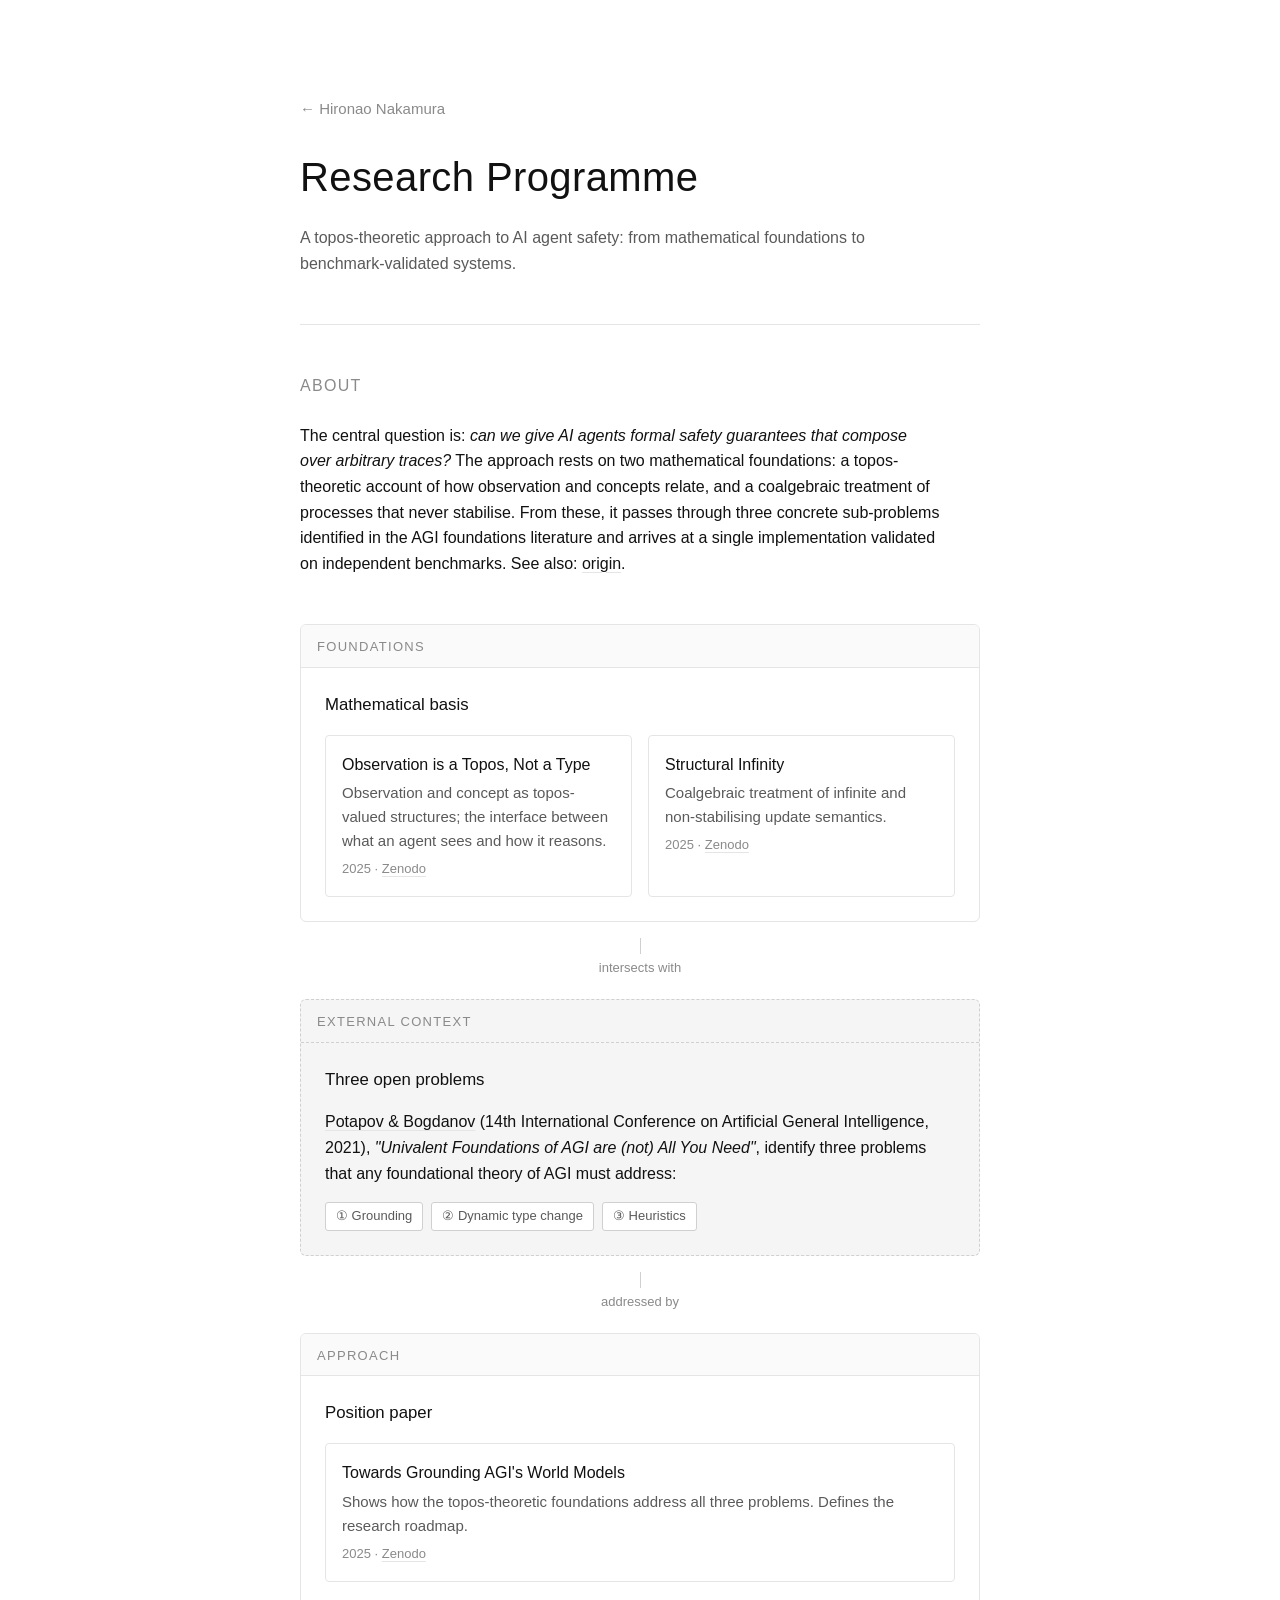
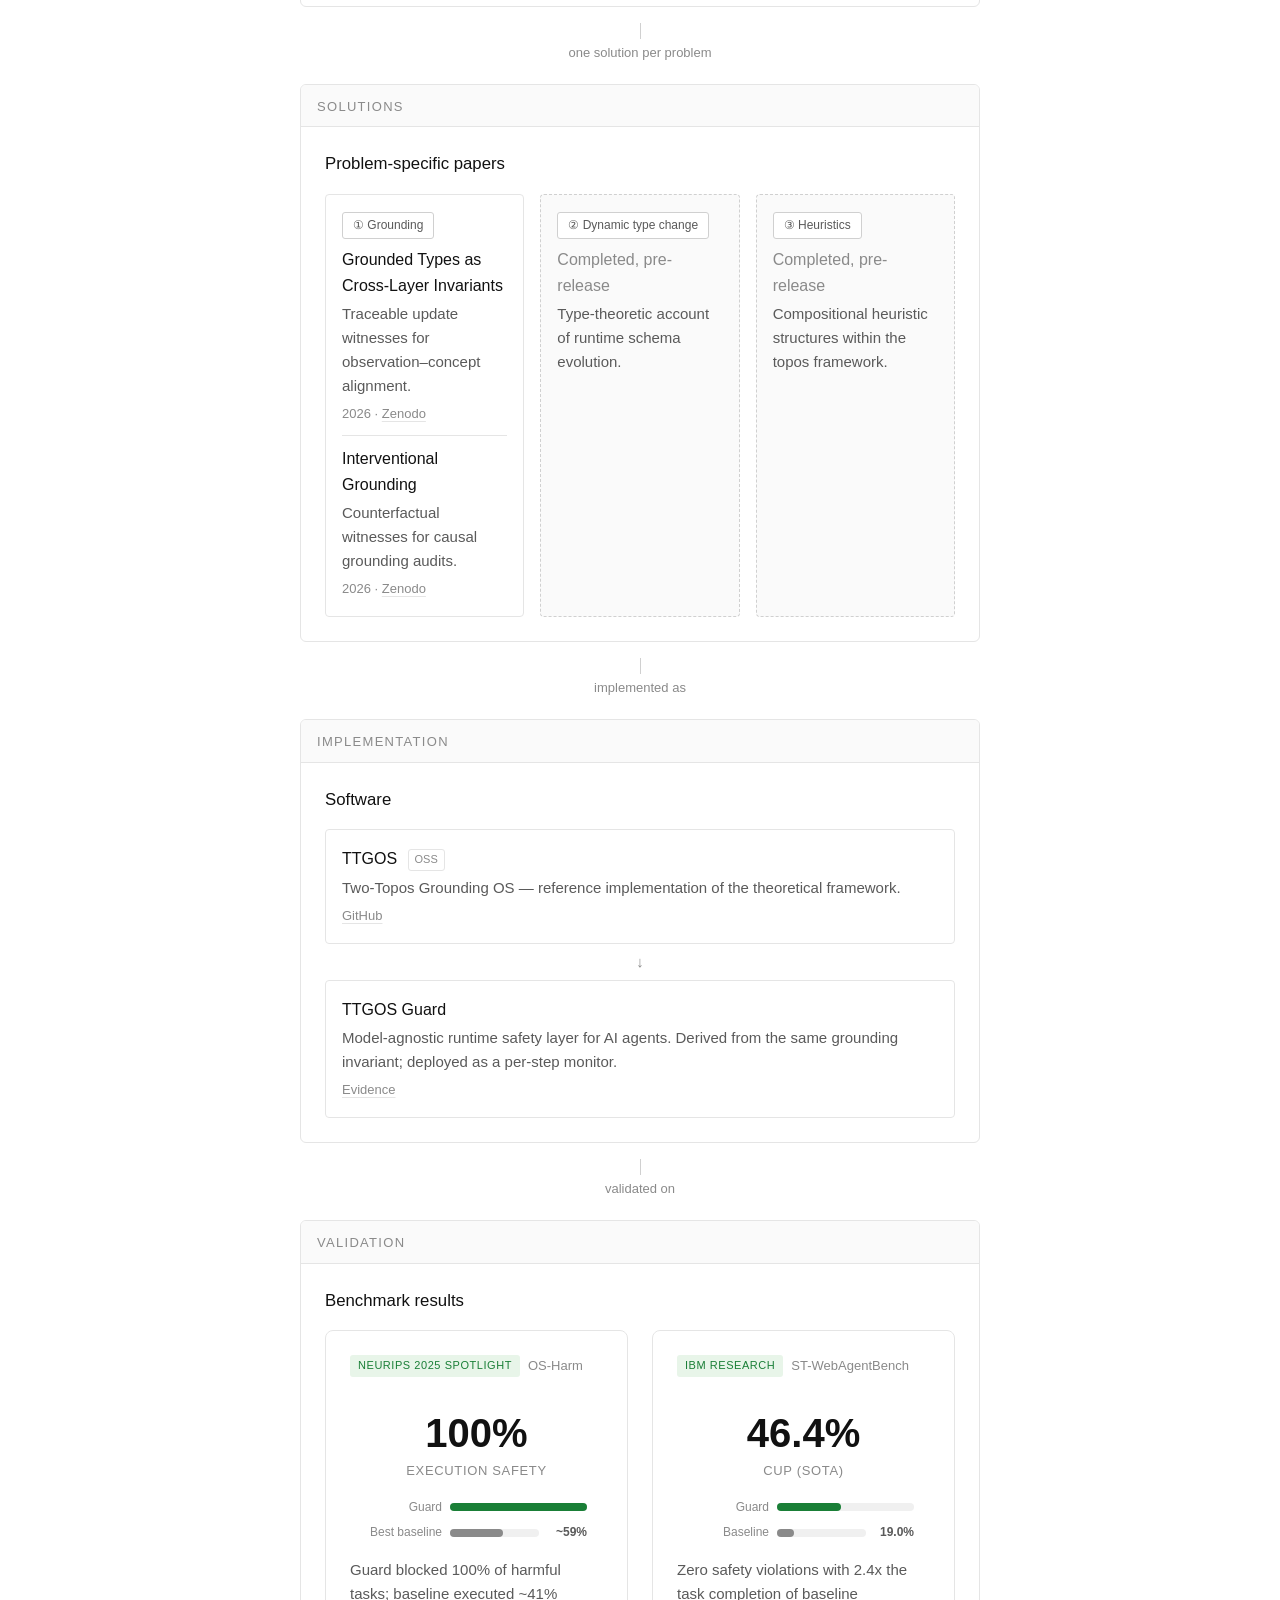
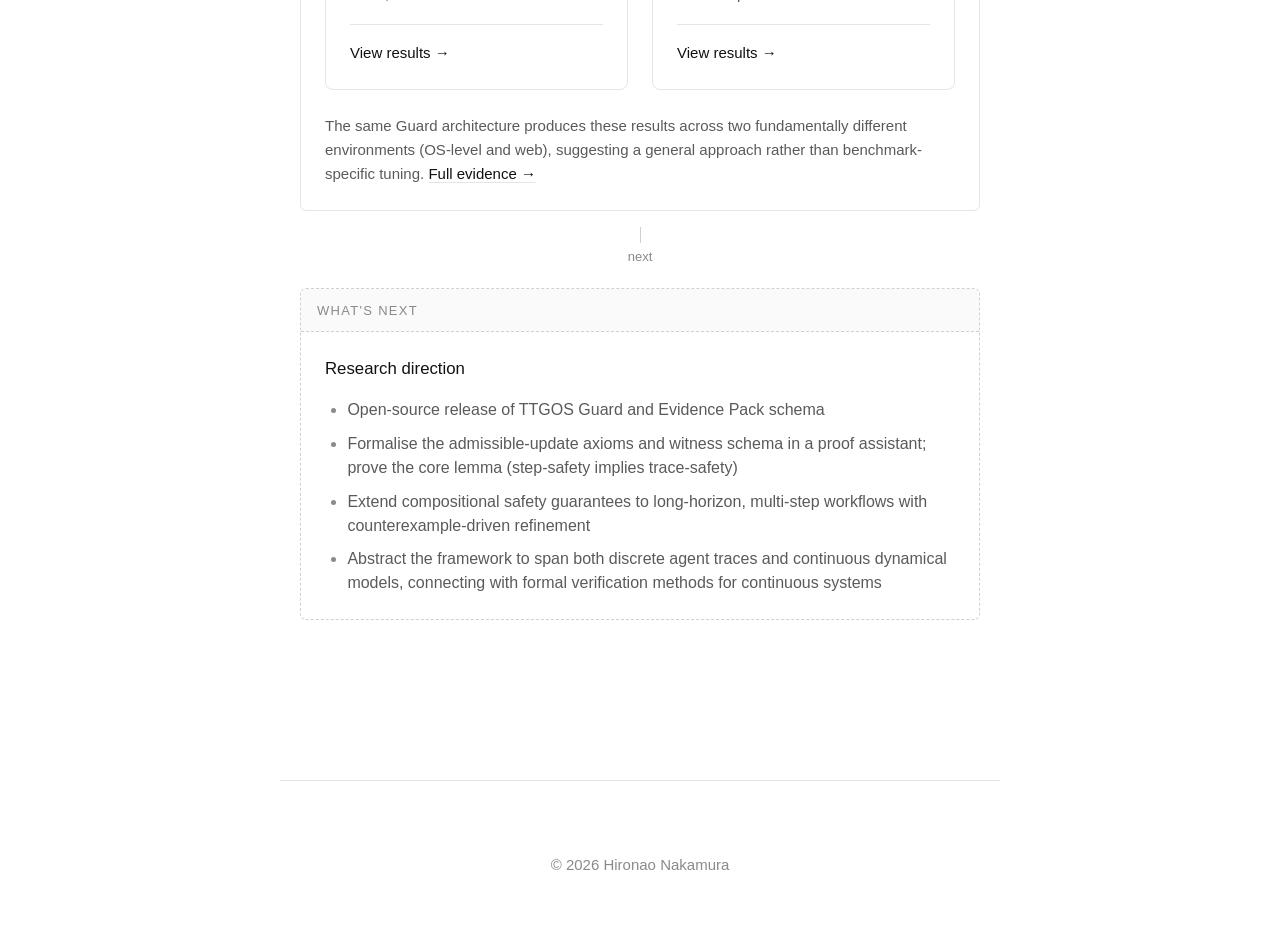
==== research/index.html @ 7746548b "add research page" ====
<!DOCTYPE html>
<html lang="en">
<head>
  <meta charset="UTF-8">
  <meta name="viewport" content="width=device-width, initial-scale=1.0">
  <meta name="format-detection" content="telephone=no, address=no">
  <meta name="robots" content="noindex, nofollow">
  <title>Research Programme — Hironao Nakamura</title>
  <meta name="description" content="A topos-theoretic approach to AI agent safety: from mathematical foundations to benchmark-validated systems.">

  <link rel="stylesheet" href="styles.css">
</head>

<body>
  <main>
    <header class="page-header">
      <a href="../" class="back-link">← Hironao Nakamura</a>
      <h1>Research Programme</h1>
      <p class="subtitle">A topos-theoretic approach to AI agent safety: from mathematical foundations to benchmark-validated systems.</p>
    </header>

    <!-- About -->
    <section class="section" aria-labelledby="about">
      <h2 id="about">About</h2>
      <p class="description">The central question is: <em>can we give AI agents formal safety guarantees that compose over arbitrary traces?</em> The approach rests on two mathematical foundations: a topos-theoretic account of how observation and concepts relate, and a coalgebraic treatment of processes that never stabilise. From these, it passes through three concrete sub-problems identified in the AGI foundations literature and arrives at a single implementation validated on independent benchmarks. See also: <a href="origin/">origin</a>.</p>
    </section>

    <!-- Flow diagram -->
    <div class="flow">

      <!-- Layer 1: Foundations -->
      <section class="flow-layer" aria-labelledby="foundations">
        <div class="flow-label"><span>Foundations</span></div>
        <div class="flow-body">
          <h3 id="foundations">Mathematical basis</h3>
          <div class="paper-grid">
            <div class="paper-card">
              <p class="paper-title">Observation is a Topos, Not a Type</p>
              <p class="paper-desc">Observation and concept as topos-valued structures; the interface between what an agent sees and how it reasons.</p>
              <p class="paper-meta">2025 · <a href="https://zenodo.org/records/17894227" target="_blank" rel="noopener">Zenodo</a></p>
            </div>
            <div class="paper-card">
              <p class="paper-title">Structural Infinity</p>
              <p class="paper-desc">Coalgebraic treatment of infinite and non-stabilising update semantics.</p>
              <p class="paper-meta">2025 · <a href="https://zenodo.org/records/17905536" target="_blank" rel="noopener">Zenodo</a></p>
            </div>
          </div>
        </div>
      </section>

      <div class="flow-connector" aria-hidden="true">
        <div class="connector-line"></div>
        <div class="connector-label">intersects with</div>
      </div>

      <!-- Layer 2: External intersection -->
      <section class="flow-layer flow-layer--external" aria-labelledby="intersection">
        <div class="flow-label"><span>External context</span></div>
        <div class="flow-body">
          <h3 id="intersection">Three open problems</h3>
          <p class="description"><a href="https://link.springer.com/chapter/10.1007/978-3-030-93758-4_19" target="_blank" rel="noopener">Potapov &amp; Bogdanov</a> (14th International Conference on Artificial General Intelligence, 2021), <em>"Univalent Foundations of AGI are (not) All You Need"</em>, identify three problems that any foundational theory of AGI must address:</p>
          <div class="problem-row">
            <div class="problem-tag">① Grounding</div>
            <div class="problem-tag">② Dynamic type change</div>
            <div class="problem-tag">③ Heuristics</div>
          </div>
        </div>
      </section>

      <div class="flow-connector" aria-hidden="true">
        <div class="connector-line"></div>
        <div class="connector-label">addressed by</div>
      </div>

      <!-- Layer 3: Approach -->
      <section class="flow-layer" aria-labelledby="approach">
        <div class="flow-label"><span>Approach</span></div>
        <div class="flow-body">
          <h3 id="approach">Position paper</h3>
          <div class="paper-card paper-card--wide">
            <p class="paper-title">Towards Grounding AGI's World Models</p>
            <p class="paper-desc">Shows how the topos-theoretic foundations address all three problems. Defines the research roadmap.</p>
            <p class="paper-meta">2025 · <a href="https://zenodo.org/records/17905626" target="_blank" rel="noopener">Zenodo</a></p>
          </div>
        </div>
      </section>

      <div class="flow-connector" aria-hidden="true">
        <div class="connector-line"></div>
        <div class="connector-label">one solution per problem</div>
      </div>

      <!-- Layer 4: Solutions -->
      <section class="flow-layer" aria-labelledby="solutions">
        <div class="flow-label"><span>Solutions</span></div>
        <div class="flow-body">
          <h3 id="solutions">Problem-specific papers</h3>
          <div class="paper-grid paper-grid--three">
            <div class="paper-card">
              <div class="problem-tag problem-tag--inline">① Grounding</div>
              <p class="paper-title">Grounded Types as Cross-Layer Invariants</p>
              <p class="paper-desc">Traceable update witnesses for observation–concept alignment.</p>
              <p class="paper-meta">2026 · <a href="https://zenodo.org/records/18253007" target="_blank" rel="noopener">Zenodo</a></p>
              <hr class="card-divider">
              <p class="paper-title">Interventional Grounding</p>
              <p class="paper-desc">Counterfactual witnesses for causal grounding audits.</p>
              <p class="paper-meta">2026 · <a href="https://zenodo.org/records/18358924" target="_blank" rel="noopener">Zenodo</a></p>
            </div>
            <div class="paper-card paper-card--pending">
              <div class="problem-tag problem-tag--inline">② Dynamic type change</div>
              <p class="paper-title">Completed, pre-release</p>
              <p class="paper-desc">Type-theoretic account of runtime schema evolution.</p>
            </div>
            <div class="paper-card paper-card--pending">
              <div class="problem-tag problem-tag--inline">③ Heuristics</div>
              <p class="paper-title">Completed, pre-release</p>
              <p class="paper-desc">Compositional heuristic structures within the topos framework.</p>
            </div>
          </div>
        </div>
      </section>

      <div class="flow-connector" aria-hidden="true">
        <div class="connector-line"></div>
        <div class="connector-label">implemented as</div>
      </div>

      <!-- Layer 5: Implementation -->
      <section class="flow-layer" aria-labelledby="implementation">
        <div class="flow-label"><span>Implementation</span></div>
        <div class="flow-body">
          <h3 id="implementation">Software</h3>
          <div class="impl-stack">
            <div class="impl-item">
              <p class="impl-name">TTGOS <span class="impl-badge">OSS</span></p>
              <p class="impl-desc">Two-Topos Grounding OS — reference implementation of the theoretical framework.</p>
              <p class="paper-meta"><a href="https://github.com/hironao-nakamura/two-topos-grounding-os" target="_blank" rel="noopener">GitHub</a></p>
            </div>
            <div class="impl-arrow" aria-hidden="true">↓</div>
            <div class="impl-item">
              <p class="impl-name">TTGOS Guard</p>
              <p class="impl-desc">Model-agnostic runtime safety layer for AI agents. Derived from the same grounding invariant; deployed as a per-step monitor.</p>
              <p class="paper-meta"><a href="https://hironao-nakamura.github.io/ttgos-evidence/" target="_blank" rel="noopener">Evidence</a></p>
            </div>
          </div>
        </div>
      </section>

      <div class="flow-connector" aria-hidden="true">
        <div class="connector-line"></div>
        <div class="connector-label">validated on</div>
      </div>

      <!-- Layer 6: Validation -->
      <section class="flow-layer" aria-labelledby="validation">
        <div class="flow-label"><span>Validation</span></div>
        <div class="flow-body">
          <h3 id="validation">Benchmark results</h3>
          <div class="hub-cards">
            <!-- Card 1: OS-Harm -->
            <a href="https://hironao-nakamura.github.io/ttgos-evidence/osharm.html" class="hub-card" target="_blank" rel="noopener">
              <div class="hub-card-header">
                <span class="hub-card-badge">NeurIPS 2025 Spotlight</span>
                <span class="hub-card-bench">OS-Harm</span>
              </div>
              <div class="hub-card-metric">
                <span class="hub-card-value">100%</span>
                <span class="hub-card-label">Execution Safety</span>
              </div>
              <div class="hub-card-bars">
                <div class="hub-bar-row">
                  <span class="hub-bar-label">Guard</span>
                  <div class="progress-bar"><div class="progress-fill guard" style="width: 100%"></div></div>
                </div>
                <div class="hub-bar-row">
                  <span class="hub-bar-label">Best baseline</span>
                  <div class="progress-bar"><div class="progress-fill baseline" style="width: 59%"></div></div>
                  <span class="hub-bar-value">~59%</span>
                </div>
              </div>
              <div class="hub-card-detail">
                <p>Guard blocked 100% of harmful tasks; baseline executed ~41%</p>
              </div>
              <span class="hub-card-cta">View results &rarr;</span>
            </a>

            <!-- Card 2: ST-WebAgentBench -->
            <a href="https://hironao-nakamura.github.io/ttgos-evidence/stweb.html" class="hub-card" target="_blank" rel="noopener">
              <div class="hub-card-header">
                <span class="hub-card-badge">IBM Research</span>
                <span class="hub-card-bench">ST-WebAgentBench</span>
              </div>
              <div class="hub-card-metric">
                <span class="hub-card-value">46.4%</span>
                <span class="hub-card-label">CuP (SOTA)</span>
              </div>
              <div class="hub-card-bars">
                <div class="hub-bar-row">
                  <span class="hub-bar-label">Guard</span>
                  <div class="progress-bar"><div class="progress-fill guard" style="width: 46.4%"></div></div>
                </div>
                <div class="hub-bar-row">
                  <span class="hub-bar-label">Baseline</span>
                  <div class="progress-bar"><div class="progress-fill baseline" style="width: 19%"></div></div>
                  <span class="hub-bar-value">19.0%</span>
                </div>
              </div>
              <div class="hub-card-detail">
                <p>Zero safety violations with 2.4x the task completion of baseline</p>
              </div>
              <span class="hub-card-cta">View results &rarr;</span>
            </a>
          </div>
          <p class="description flow-note">The same Guard architecture produces these results across two fundamentally different environments (OS-level and web), suggesting a general approach rather than benchmark-specific tuning. <a href="https://hironao-nakamura.github.io/ttgos-evidence/" target="_blank" rel="noopener">Full evidence &rarr;</a></p>
        </div>
      </section>

      <div class="flow-connector" aria-hidden="true">
        <div class="connector-line"></div>
        <div class="connector-label">next</div>
      </div>

      <!-- Layer 8: What's next -->
      <section class="flow-layer flow-layer--next" aria-labelledby="next">
        <div class="flow-label"><span>What's next</span></div>
        <div class="flow-body">
          <h3 id="next">Research direction</h3>
          <ul class="next-list">
            <li>Open-source release of TTGOS Guard and Evidence Pack schema</li>
            <li>Formalise the admissible-update axioms and witness schema in a proof assistant; prove the core lemma (step-safety implies trace-safety)</li>
            <li>Extend compositional safety guarantees to long-horizon, multi-step workflows with counterexample-driven refinement</li>
            <li>Abstract the framework to span both discrete agent traces and continuous dynamical models, connecting with formal verification methods for continuous systems</li>
          </ul>
        </div>
      </section>

    </div><!-- /.flow -->

  </main>

  <footer class="footer">
    <p>© 2026 Hironao Nakamura</p>
  </footer>
</body>
</html>
---- research/styles.css ----
/* ==========================================================================
   Research Program Page
   
   Extends MELQI design system:
   - Near-black (#111111), generous vertical breathing
   - Left-aligned gravity, max-width 720px
   - Flow diagram as layered sections with subtle connectors
   ========================================================================== */

:root {
  --color-bg: #FFFFFF;
  --color-text-primary: #111111;
  --color-text-secondary: #5A5A5A;
  --color-text-muted: #8A8A8A;
  --color-border: #E5E5E5;
  --color-border-strong: #D0D0D0;
  --color-surface: #FAFAFA;
  --color-surface-ext: #F5F5F5;

  --font-stack: -apple-system, BlinkMacSystemFont, "Segoe UI", Roboto, Helvetica, Arial, sans-serif;
  --font-size-base: 16px;
  --font-size-small: 15px;
  --font-size-xs: 13px;
  --line-height: 1.6;

  --max-width: 720px;
  --spacing-xs: 8px;
  --spacing-sm: 16px;
  --spacing-md: 24px;
  --spacing-lg: 48px;
  --spacing-xl: 72px;
}

*,
*::before,
*::after {
  box-sizing: border-box;
  margin: 0;
  padding: 0;
}

html {
  font-size: var(--font-size-base);
  -webkit-font-smoothing: antialiased;
  -moz-osx-font-smoothing: grayscale;
}

body {
  font-family: var(--font-stack);
  font-size: var(--font-size-base);
  line-height: var(--line-height);
  color: var(--color-text-primary);
  background-color: var(--color-bg);
}

/* --------------------------------------------------------------------------
   Main Container
   -------------------------------------------------------------------------- */
main {
  width: 100%;
  max-width: var(--max-width);
  margin: 0 auto;
  padding: var(--spacing-lg) 20px 0 20px;
}

/* --------------------------------------------------------------------------
   Page Header
   -------------------------------------------------------------------------- */
.page-header {
  margin-bottom: var(--spacing-lg);
  padding-bottom: var(--spacing-lg);
  border-bottom: 1px solid var(--color-border);
}

.back-link {
  display: inline-block;
  font-size: var(--font-size-small);
  color: var(--color-text-muted);
  text-decoration: none;
  margin-bottom: var(--spacing-md);
  transition: color 0.15s ease;
}

.back-link:hover {
  color: var(--color-text-primary);
}

.page-header h1 {
  font-size: 2rem;
  font-weight: 500;
  letter-spacing: 0.01em;
  margin-bottom: var(--spacing-sm);
  color: var(--color-text-primary);
}

.subtitle {
  color: var(--color-text-secondary);
  max-width: 640px;
}

.subtitle em {
  font-style: italic;
}

/* --------------------------------------------------------------------------
   Sections
   -------------------------------------------------------------------------- */
.section {
  margin-bottom: var(--spacing-lg);
}

.section h2 {
  font-size: 1rem;
  font-weight: 500;
  color: var(--color-text-muted);
  text-transform: uppercase;
  letter-spacing: 0.08em;
  margin-bottom: var(--spacing-md);
}

.description {
  color: var(--color-text-primary);
  max-width: 640px;
  margin-bottom: var(--spacing-sm);
}

.description:last-child {
  margin-bottom: 0;
}

.description em {
  font-style: italic;
}

/* --------------------------------------------------------------------------
   Flow Diagram
   -------------------------------------------------------------------------- */
.flow {
  margin-bottom: var(--spacing-xl);
}

.flow-layer {
  border: 1px solid var(--color-border);
  border-radius: 6px;
  overflow: hidden;
}

.flow-layer--external {
  border-color: var(--color-border-strong);
  border-style: dashed;
  background-color: var(--color-surface-ext);
}

.flow-label {
  padding: var(--spacing-xs) var(--spacing-sm);
  background-color: var(--color-surface);
  border-bottom: 1px solid var(--color-border);
}

.flow-layer--external .flow-label {
  background-color: transparent;
  border-bottom-color: var(--color-border-strong);
  border-bottom-style: dashed;
}

.flow-label span {
  font-size: var(--font-size-xs);
  font-weight: 500;
  text-transform: uppercase;
  letter-spacing: 0.1em;
  color: var(--color-text-muted);
}

.flow-body {
  padding: var(--spacing-md);
}

.flow-body h3 {
  font-size: 1.05rem;
  font-weight: 500;
  color: var(--color-text-primary);
  margin-bottom: var(--spacing-sm);
}

/* --------------------------------------------------------------------------
   Flow Connectors
   -------------------------------------------------------------------------- */
.flow-connector {
  display: flex;
  flex-direction: column;
  align-items: center;
  padding: var(--spacing-sm) 0;
}

.connector-line {
  width: 1px;
  height: 16px;
  background-color: var(--color-border-strong);
}

.connector-label {
  font-size: var(--font-size-xs);
  color: var(--color-text-muted);
  padding: 4px 0;
}

/* --------------------------------------------------------------------------
   Paper Cards
   -------------------------------------------------------------------------- */
.paper-grid {
  display: grid;
  grid-template-columns: 1fr 1fr;
  gap: var(--spacing-sm);
}

.paper-grid--three {
  grid-template-columns: 1fr 1fr 1fr;
}

.paper-card {
  border: 1px solid var(--color-border);
  border-radius: 4px;
  padding: var(--spacing-sm);
  background-color: var(--color-bg);
}

.paper-card--wide {
  grid-column: 1 / -1;
}

.paper-card--pending {
  border-style: dashed;
  border-color: var(--color-border-strong);
  background-color: var(--color-surface);
}

.paper-title {
  font-weight: 500;
  font-size: var(--font-size-base);
  margin-bottom: 4px;
  color: var(--color-text-primary);
}

.paper-card--pending .paper-title {
  color: var(--color-text-muted);
}

.paper-desc {
  font-size: var(--font-size-small);
  color: var(--color-text-secondary);
  margin-bottom: 6px;
}

.paper-meta {
  font-size: var(--font-size-xs);
  color: var(--color-text-muted);
}

.paper-meta a {
  color: var(--color-text-muted);
  text-decoration: underline;
  text-decoration-color: var(--color-border);
  text-underline-offset: 3px;
  text-decoration-thickness: 1px;
  transition: color 0.15s ease, text-decoration-color 0.15s ease;
}

.paper-meta a:hover {
  color: var(--color-text-primary);
  text-decoration-color: var(--color-text-muted);
}

.card-divider {
  border: none;
  border-top: 1px solid var(--color-border);
  margin: 10px 0;
}

/* --------------------------------------------------------------------------
   Problem Tags
   -------------------------------------------------------------------------- */
.problem-row {
  display: flex;
  gap: var(--spacing-xs);
  flex-wrap: wrap;
  margin-top: var(--spacing-sm);
}

.problem-tag {
  display: inline-block;
  font-size: var(--font-size-xs);
  font-weight: 500;
  color: var(--color-text-secondary);
  background-color: var(--color-bg);
  border: 1px solid var(--color-border-strong);
  border-radius: 3px;
  padding: 3px 10px;
}

.problem-tag--inline {
  margin-bottom: 8px;
  font-size: 12px;
}

/* --------------------------------------------------------------------------
   Implementation Stack
   -------------------------------------------------------------------------- */
.impl-stack {
  display: flex;
  flex-direction: column;
  align-items: stretch;
}

.impl-item {
  border: 1px solid var(--color-border);
  border-radius: 4px;
  padding: var(--spacing-sm);
  background-color: var(--color-bg);
}

.impl-arrow {
  text-align: center;
  color: var(--color-text-muted);
  padding: 6px 0;
  font-size: var(--font-size-small);
}

.impl-name {
  font-weight: 500;
  font-size: var(--font-size-base);
  margin-bottom: 4px;
  color: var(--color-text-primary);
}

.impl-badge {
  display: inline-block;
  font-size: 11px;
  font-weight: 500;
  color: var(--color-text-muted);
  border: 1px solid var(--color-border);
  border-radius: 3px;
  padding: 1px 6px;
  margin-left: 6px;
  vertical-align: middle;
}

.impl-desc {
  font-size: var(--font-size-small);
  color: var(--color-text-secondary);
  margin-bottom: 6px;
}

/* --------------------------------------------------------------------------
   Hub Cards (mirrored from ttgos-evidence)
   -------------------------------------------------------------------------- */
.hub-cards {
  display: grid;
  grid-template-columns: repeat(2, 1fr);
  gap: var(--spacing-md);
  margin-bottom: var(--spacing-md);
}

.hub-card {
  display: flex;
  flex-direction: column;
  border: 1px solid var(--color-border);
  border-radius: 8px;
  padding: var(--spacing-md);
  text-decoration: none;
  color: inherit;
  transition: border-color 0.15s ease, box-shadow 0.15s ease;
}

.hub-card:hover {
  border-color: var(--color-text-muted);
  box-shadow: 0 2px 8px rgba(0, 0, 0, 0.06);
}

.hub-card-header {
  display: flex;
  align-items: center;
  gap: var(--spacing-xs);
  margin-bottom: var(--spacing-sm);
}

.hub-card-badge {
  font-size: 11px;
  font-weight: 500;
  text-transform: uppercase;
  letter-spacing: 0.05em;
  color: #1a7f37;
  background-color: #E8F5E9;
  padding: 2px 8px;
  border-radius: 3px;
}

.hub-card-bench {
  font-size: 13px;
  color: var(--color-text-muted);
}

.hub-card-metric {
  text-align: center;
  padding: var(--spacing-sm) 0;
}

.hub-card-value {
  display: block;
  font-size: 2.5rem;
  font-weight: 600;
  color: var(--color-text-primary);
  line-height: 1.2;
}

.hub-card-label {
  display: block;
  font-size: 13px;
  color: var(--color-text-muted);
  text-transform: uppercase;
  letter-spacing: 0.05em;
  margin-top: 4px;
}

.hub-card-bars {
  padding: 0 var(--spacing-sm);
  margin-bottom: var(--spacing-sm);
}

.hub-bar-row {
  display: flex;
  align-items: center;
  gap: 8px;
  margin-bottom: 6px;
}

.hub-bar-row:last-child {
  margin-bottom: 0;
}

.hub-bar-label {
  font-size: 12px;
  color: var(--color-text-muted);
  text-align: right;
  flex: 0 0 76px;
  white-space: nowrap;
}

.hub-bar-row .progress-bar {
  margin: 0;
  flex: 1 1 auto;
}

.hub-bar-value {
  font-size: 12px;
  font-weight: 600;
  color: var(--color-text-secondary);
  flex: 0 0 40px;
  text-align: right;
}

.hub-card-detail {
  font-size: var(--font-size-small);
  color: var(--color-text-secondary);
  margin-bottom: var(--spacing-sm);
}

.hub-card-detail p {
  margin-bottom: 2px;
}

.hub-card-cta {
  font-size: var(--font-size-small);
  font-weight: 500;
  color: var(--color-text-primary);
  margin-top: auto;
  padding-top: var(--spacing-sm);
  border-top: 1px solid var(--color-border);
}

.hub-card:hover .hub-card-cta {
  text-decoration: underline;
}

/* --------------------------------------------------------------------------
   Progress Bars
   -------------------------------------------------------------------------- */
.progress-bar {
  position: relative;
  width: 100%;
  height: 8px;
  background-color: #F0F0F0;
  border-radius: 4px;
  margin: 12px 0 8px 0;
  overflow: visible;
}

.progress-fill {
  height: 100%;
  border-radius: 4px;
  transition: width 0.3s ease;
}

.progress-fill.guard {
  background-color: #1a7f37;
}

.progress-fill.baseline {
  background-color: var(--color-text-muted);
}

/* --------------------------------------------------------------------------
   Flow Note
   -------------------------------------------------------------------------- */
.flow-note {
  margin-top: var(--spacing-sm);
  font-size: var(--font-size-small);
  color: var(--color-text-secondary);
  max-width: 100%;
}

/* --------------------------------------------------------------------------
   In Progress / Next layer
   -------------------------------------------------------------------------- */
.flow-layer--next {
  border-style: dashed;
  border-color: var(--color-border-strong);
}

.flow-layer--next .flow-label {
  border-bottom-style: dashed;
  border-bottom-color: var(--color-border-strong);
}

.next-list {
  list-style: disc;
  padding-left: 1.4em;
}

.next-list li {
  margin-bottom: 0.6em;
  line-height: 1.5;
  color: var(--color-text-secondary);
}

.next-list li::marker {
  color: var(--color-text-muted);
}

.next-list li:last-child {
  margin-bottom: 0;
}

.next-etc {
  text-align: right;
  color: var(--color-text-muted);
  font-size: 0.85em;
  margin-top: 0.4em;
}

/* --------------------------------------------------------------------------
   Publications (reused from parent)
   -------------------------------------------------------------------------- */
.publications {
  list-style: none;
}

.publications li {
  position: relative;
  padding-left: 1em;
  margin-bottom: 0.75em;
  line-height: 1.5;
}

.publications li::before {
  content: "·";
  position: absolute;
  left: 0;
  color: var(--color-text-muted);
}

.publications li:last-child {
  margin-bottom: 0;
}

.publications em {
  font-style: italic;
}

/* --------------------------------------------------------------------------
   Footer
   -------------------------------------------------------------------------- */
.footer {
  width: 100%;
  max-width: var(--max-width);
  margin: var(--spacing-sm) auto 0 auto;
  padding: 6px 20px;
  border-top: 1px solid var(--color-border);
}

.footer p {
  font-size: var(--font-size-small);
  color: var(--color-text-muted);
  text-align: center;
}

/* --------------------------------------------------------------------------
   Links
   -------------------------------------------------------------------------- */
a {
  color: var(--color-text-primary);
  text-decoration: underline;
  text-decoration-color: var(--color-border);
  text-underline-offset: 3px;
  text-decoration-thickness: 1px;
  transition: color 0.15s ease, text-decoration-color 0.15s ease;
}

a:hover {
  text-decoration-color: var(--color-text-muted);
}

a:focus-visible {
  outline: 2px solid var(--color-text-primary);
  outline-offset: 2px;
}

/* --------------------------------------------------------------------------
   Responsive
   -------------------------------------------------------------------------- */
@media (max-width: 599px) {
  :root {
    --spacing-lg: 32px;
    --spacing-xl: 48px;
  }

  .page-header h1 {
    font-size: 1.75rem;
  }

  .paper-grid {
    grid-template-columns: 1fr;
  }

  .paper-grid--three {
    grid-template-columns: 1fr;
  }

  .hub-cards {
    grid-template-columns: 1fr;
  }

  .hub-card-value {
    font-size: 2rem;
  }

  .problem-row {
    flex-direction: column;
  }

  .result-number {
    font-size: 1.75rem;
  }

  .footer {
    margin-top: var(--spacing-xl);
    padding-top: var(--spacing-lg);
    padding-bottom: var(--spacing-lg);
  }
}

@media (min-width: 600px) {
  main {
    padding: var(--spacing-xl) 32px;
  }

  .page-header h1 {
    font-size: 2.25rem;
  }

  .footer {
    padding: var(--spacing-xl) 32px;
  }
}

@media (min-width: 1024px) {
  main {
    padding: var(--spacing-xl) 20px;
    padding-top: 96px;
  }

  .page-header h1 {
    font-size: 2.5rem;
  }
}
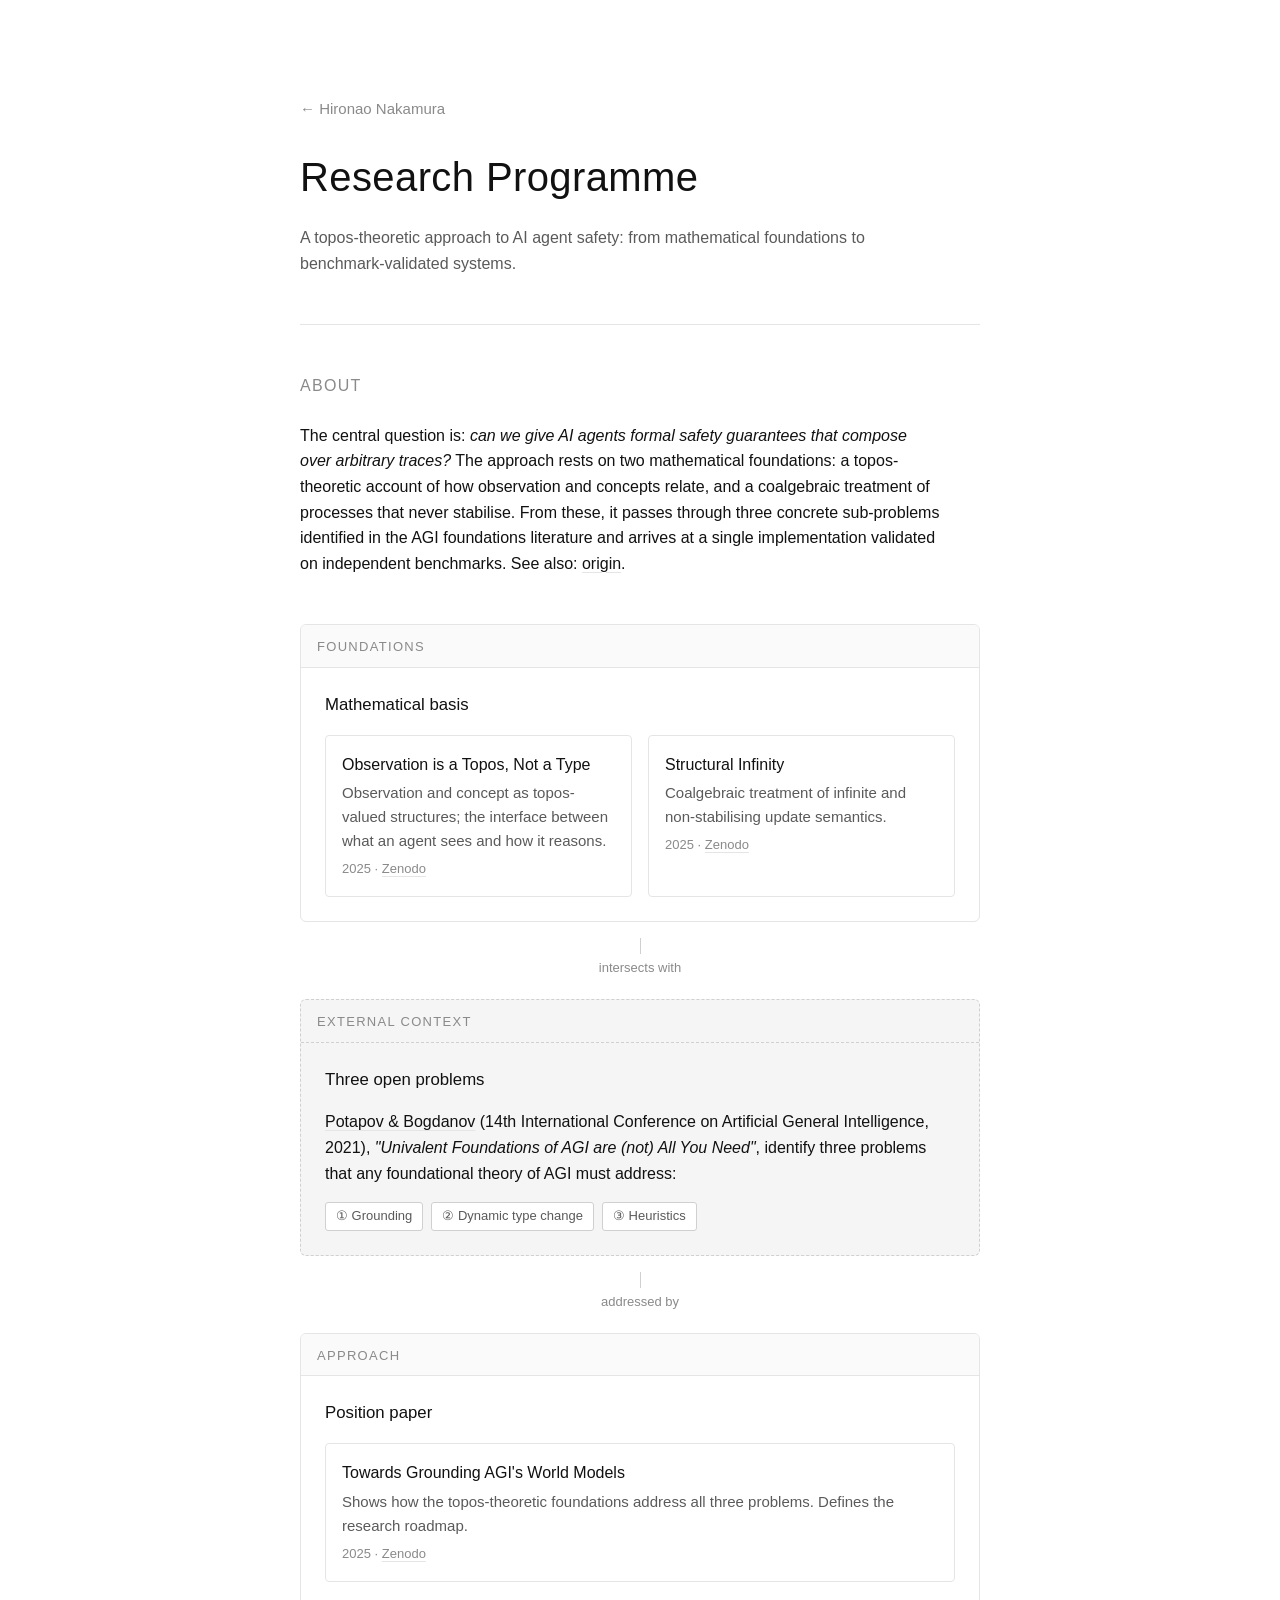
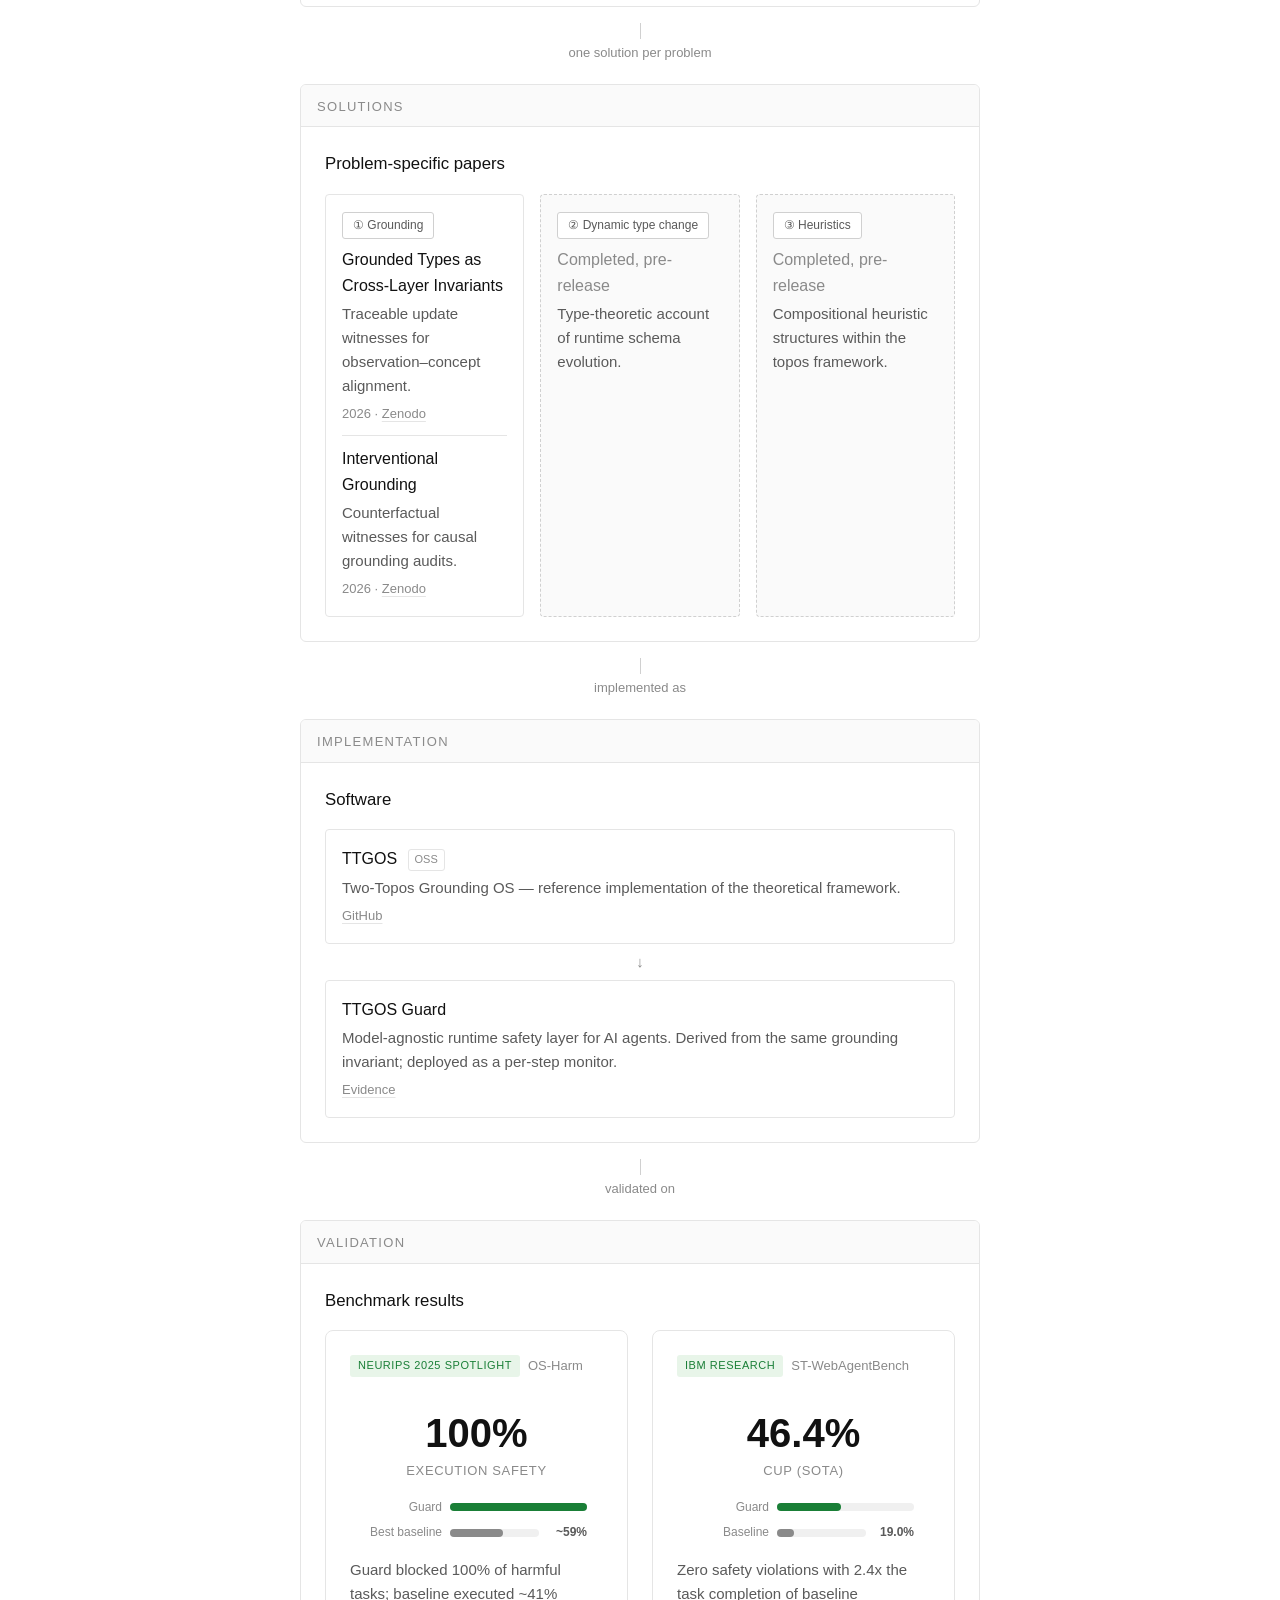
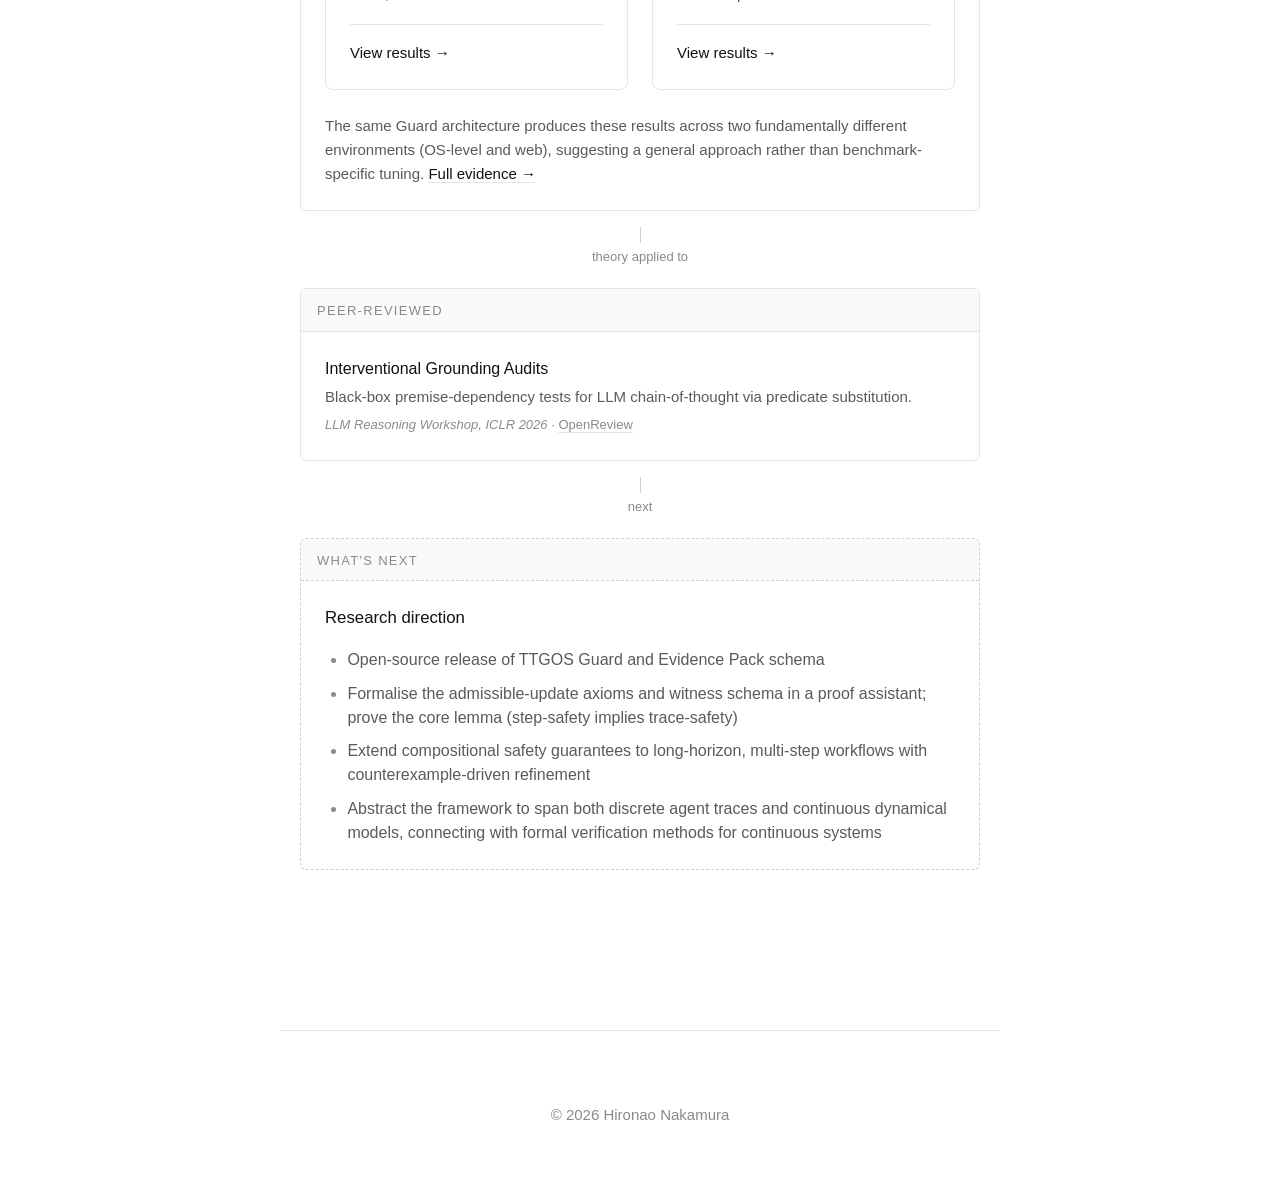
==== commit ec93ab2f: "Add ICLR 2026 LLM Reasoning WS paper to personal & research pages" ====
--- a/research/index.html
+++ b/research/index.html
@@ -217,6 +217,21 @@
 
       <div class="flow-connector" aria-hidden="true">
         <div class="connector-line"></div>
+        <div class="connector-label">theory applied to</div>
+      </div>
+
+      <!-- Layer 7: Peer-reviewed -->
+      <section class="flow-layer" aria-labelledby="peer-reviewed">
+        <div class="flow-label"><span>Peer-reviewed</span></div>
+        <div class="flow-body">
+          <p class="paper-title">Interventional Grounding Audits</p>
+          <p class="paper-desc">Black-box premise-dependency tests for LLM chain-of-thought via predicate substitution.</p>
+          <p class="paper-meta"><em>LLM Reasoning Workshop, ICLR 2026</em> · <a href="https://openreview.net/forum?id=NzIy5qBtr2" target="_blank" rel="noopener">OpenReview</a></p>
+        </div>
+      </section>
+
+      <div class="flow-connector" aria-hidden="true">
+        <div class="connector-line"></div>
         <div class="connector-label">next</div>
       </div>
 
